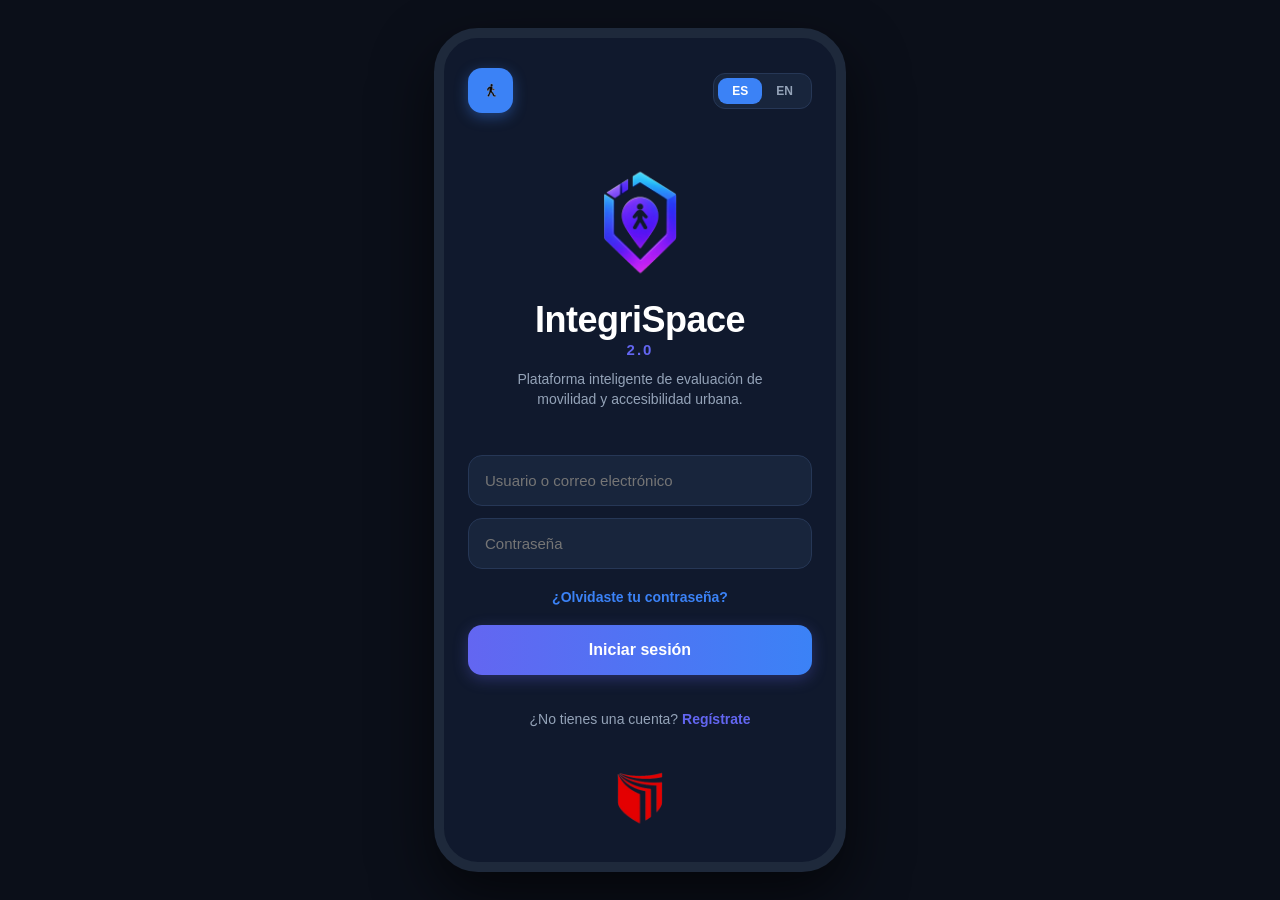
==== pages/index.html @ e40ba509 "Primer commit desde VS Code" ====
<!DOCTYPE html>
<html lang="es">
<head>
    <meta charset="UTF-8">
    <meta name="viewport" content="width=device-width, initial-scale=1.0">
    <title>IntegriSpace 2.0 - Login</title>
    <link rel="stylesheet" href="../css/style.css">
    <style>
        .login-layout {
            display: flex;
            flex-direction: column;
            justify-content: space-between;
            align-items: center;
            height: 100%;
            width: 100%;
        }

        /* Top Bar */
        .login-top-bar {
            display: flex;
            justify-content: space-between;
            width: 100%;
            align-items: center;
            position: relative;
            margin-bottom: 20px;
        }

        /* Botón de Accesibilidad */
        .btn-accessibility {
            background: #3b82f6; 
            border: none;
            width: 45px; 
            height: 45px;
            border-radius: 14px;
            cursor: pointer;
            display: flex;
            align-items: center;
            justify-content: center;
            box-shadow: 0 4px 14px rgba(59, 130, 246, 0.4);
            transition: transform 0.2s;
        }
        .btn-accessibility:hover {
            transform: scale(1.05);
        }
        .btn-accessibility img {
            width: 24px;
            height: 24px;
            filter: invert(1) brightness(2);
        }

        /* Menú Desplegable Opciones */
        .accessibility-menu {
            display: none;
            position: absolute;
            top: 55px;
            left: 0;
            background: #1e2d4a;
            border: 1px solid var(--borde-tarjeta);
            border-radius: 14px;
            padding: 6px;
            z-index: 999;
            box-shadow: 0 12px 30px rgba(0,0,0,0.5);
            width: 190px;
        }
        .accessibility-menu.show {
            display: block;
        }
        .acc-option {
            width: 100%;
            background: none;
            border: none;
            color: var(--texto-blanco);
            padding: 12px;
            text-align: left;
            font-size: 14px;
            font-weight: 600;
            cursor: pointer;
            border-radius: 10px;
            display: flex;
            align-items: center;
            gap: 10px;
        }
        .acc-option:hover {
            background: #293b5e;
        }

        /* Selector Idiomas */
        .lang-selector {
            display: flex;
            background: #18253c;
            padding: 4px;
            border-radius: 12px;
            border: 1px solid var(--borde-tarjeta);
        }
        .btn-lang {
            padding: 6px 14px;
            font-size: 12px;
            font-weight: bold;
            color: var(--texto-gris);
            cursor: pointer;
            border-radius: 9px;
            border: none;
            background: none;
        }
        .btn-lang.active {
            background: #3b82f6;
            color: white;
        }

        /* Branding Sólido y Proporcional */
        .brand-wrapper {
            text-align: center;
            margin: 10px 0;
        }
        .brand-logo {
            width: 120px; 
            height: auto;
            margin-bottom: 12px;
        }
        .brand-wrapper h1 {
            font-size: 36px;
            font-weight: 700;
            letter-spacing: -0.5px;
        }
        .brand-version {
            color: #6366f1;
            font-weight: bold;
            font-size: 15px;
            letter-spacing: 2px;
            display: block;
            margin-bottom: 12px;
        }
        .brand-tagline {
            color: var(--texto-gris);
            font-size: 14px;
            max-width: 300px;
            margin: 0 auto;
            line-height: 1.4;
        }

        /* Formulario sin espacios excesivos */
        .form-container {
            width: 100%;
            margin-top: 15px;
        }
        .login-input {
            width: 100%;
            background-color: var(--bg-tarjeta);
            border: 1px solid var(--borde-tarjeta);
            padding: 16px;
            border-radius: 14px;
            color: white;
            font-size: 15px;
            outline: none;
            margin-bottom: 12px;
        }
        .login-input:focus {
            border-color: #3b82f6;
        }
        .forgot-link {
            display: block;
            text-align: center;
            color: #3b82f6;
            font-size: 14px;
            text-decoration: none;
            margin: 8px 0 20px 0;
            font-weight: 600;
        }
        .btn-login {
            width: 100%;
            background: var(--gradiente-morado);
            border: none;
            padding: 16px;
            border-radius: 14px;
            color: white;
            font-size: 16px;
            font-weight: bold;
            cursor: pointer;
            box-shadow: 0 4px 15px rgba(99, 102, 241, 0.3);
        }

        .register-prompt {
            color: var(--texto-gris);
            font-size: 14px;
            margin-top: 15px;
        }
        .register-prompt a {
            color: #6366f1;
            text-decoration: none;
            font-weight: bold;
        }

        /* Escudo Footer */
        .footer-logo-ucv {
            width: 70px; 
            height: auto;
            margin-top: 15px;
            display: block;
        }

        /* Contenedor elegante de Alerta de Error */
        .msg-error {
            background: rgba(239, 68, 68, 0.15);
            color: #ef4444;
            border: 1px solid rgba(239, 68, 68, 0.25);
            font-size: 13px;
            padding: 12px;
            border-radius: 10px;
            margin-bottom: 12px;
            text-align: center;
            display: none; /* Controlado dinámicamente por JS */
        }
    </style>
</head>
<body>

    <div class="wrapper-movil">
        <div class="contenido-app">
            <div class="login-layout">
                
                <div class="login-top-bar">
                    <button class="btn-accessibility" id="accessibilityBtn">
                        <img src="../assets/icono_esfuerzo.png" alt="Accessibility">
                    </button>
                    
                    <div class="accessibility-menu" id="accessibilityMenu">
                        <button class="acc-option" id="optLargeText">🔍 <span data-en="Large Text" data-es="Texto Grande">Texto Grande</span></button>
                        <button class="acc-option" id="optContrast">🌓 <span data-en="High Contrast" data-es="Alto Contraste">Alto Contraste</span></button>
                    </div>

                    <div class="lang-selector">
                        <button class="btn-lang active" id="btnLangEs">ES</button>
                        <button class="btn-lang" id="btnLangEn">EN</button>
                    </div>
                </div>

                <div class="brand-wrapper">
                    <img src="../assets/logo_integrispace.png" alt="IntegriSpace" class="brand-logo">
                    <h1>IntegriSpace</h1>
                    <span class="brand-version">2.0</span>
                    <p class="brand-tagline" id="txtTagline" data-en="Smart mobility, urban accessibility and route evaluation." data-es="Plataforma inteligente de evaluación de movilidad y accesibilidad urbana.">Plataforma inteligente de evaluación de movilidad y accesibilidad urbana.</p>
                </div>

                <div class="form-container">
                    <form id="loginForm">
                        <div id="loginErrorMsg" class="msg-error">Usuario o contraseña incorrectos.</div>
                        
                        <input type="text" id="username" class="login-input" placeholder="Usuario o correo electrónico" data-placeholder-en="Username or email" data-placeholder-es="Usuario o correo electrónico" required>
                        <input type="password" id="password" class="login-input" placeholder="Contraseña" data-placeholder-en="Password" data-placeholder-es="Contraseña" required>
                        
                        <a href="recuperar.html" class="forgot-link" id="txtForgot" data-en="Forgot your password?" data-es="¿Olvidaste tu contraseña?">¿Olvidaste tu contraseña?</a>
                        
                        <button type="submit" class="btn-login" id="txtSignIn" data-en="Sign in" data-es="Iniciar sesión">Iniciar sesión</button>
                    </form>
                </div>

                <p class="register-prompt">
                    <span id="txtRegisterPrompt" data-en="Don't have an account?" data-es="¿No tienes una cuenta?">¿No tienes una cuenta?</span> 
                    <a href="registro.html" id="txtRegisterLink" data-en="Register" data-es="Regístrate">Regístrate</a>
                </p>

                <img src="../assets/logo_ucv.png" alt="UCV" class="footer-logo-ucv">

            </div>
        </div>
    </div>

    <script src="../js/script.js"></script>
</body>
</html>
---- css/style.css ----
/* ==========================================================================
   VARIABLES DE DISEÑO - INTEGRISPACE 2.0 (Calibración de Color Exacta)
   ========================================================================== */
:root {
    --bg-principal: #10192d;     /* Azul noche exacto a tus maquetas */
    --bg-tarjeta: #18253c;       /* Fondo de inputs y tarjetas contenedor */
    --borde-tarjeta: #263756;    /* Bordes sutiles visibles */
    --texto-blanco: #ffffff;
    --texto-gris: #94a3b8;       /* Gris claro para legibilidad */
    --accent-blue: #3b82f6;      
    --gradiente-morado: linear-gradient(90deg, #6366f1, #3b82f6);
}

/* ==========================================================================
   RESETEO Y CONFIGURACIÓN BASE
   ========================================================================== */
* {
    margin: 0;
    padding: 0;
    box-sizing: border-box;
    font-family: 'Segoe UI', -apple-system, BlinkMacSystemFont, Roboto, sans-serif;
}

body {
    background-color: #0b0f19; 
    color: var(--texto-blanco);
    display: flex;
    justify-content: center;
    align-items: center;
    min-height: 100vh;
    transition: background-color 0.2s ease;
}

/* ==========================================================================
   CONTENEDOR SMARTPHONE (WRAPPER EQUILIBRADO)
   ========================================================================== */
.wrapper-movil {
    width: 100%;
    max-width: 412px;
    height: 844px;
    background-color: var(--bg-principal);
    border: 10px solid #1e293b;
    border-radius: 44px;
    position: relative;
    display: flex;
    flex-direction: column;
    overflow: hidden;
    box-shadow: 0 25px 60px rgba(0, 0, 0, 0.6);
}

.contenido-app {
    flex: 1;
    overflow-y: auto;
    padding: 30px 24px; /* Espaciado interno balanceado */
    display: flex;
    flex-direction: column;
}

.contenido-app::-webkit-scrollbar {
    width: 0px;
}

/* ==========================================================================
   COMPONENTES COMUNES (MENÚ INFERIOR)
   ========================================================================== */
.menu-inferior {
    position: absolute;
    bottom: 0;
    left: 0;
    width: 100%;
    height: 75px;
    background-color: #0d1321;
    border-top: 1px solid var(--borde-tarjeta);
    display: flex;
    justify-content: space-around;
    align-items: center;
    z-index: 100;
}

.menu-item {
    display: flex;
    flex-direction: column;
    align-items: center;
    text-decoration: none;
    color: var(--texto-gris);
    font-size: 11px;
    transition: color 0.2s ease;
}

.menu-item.activo {
    color: #6c5ce7;
}

/* ==========================================================================
   MODOS DE ACCESIBILIDAD DINÁMICOS CORREGIDOS
   ========================================================================== */

/* Escala uniforme de fuentes para elementos clave al activar Texto Grande */
body.large-text .brand-wrapper h1 { font-size: 42px; }
body.large-text .brand-tagline { font-size: 16px; max-width: 320px; }
body.large-text .login-input { font-size: 17px; padding: 18px; }
body.large-text .btn-login { font-size: 18px; padding: 18px; }
body.large-text .forgot-link, body.large-text .register-prompt { font-size: 16px; }
body.large-text .acc-option { font-size: 16px; }

/* Inversión total para el modo Alto Contraste */
body.high-contrast {
    --bg-principal: #000000;
    --bg-tarjeta: #0c0c0c;
    --borde-tarjeta: #ffffff;
    --texto-gris: #ffffff;
    --gradiente-morado: #5145cd;
}

body.high-contrast .login-input {
    border: 2px solid #ffffff;
}

body.high-contrast .btn-accessibility {
    background: #ffffff;
}

body.high-contrast .btn-accessibility img {
    filter: invert(0) brightness(0);
}
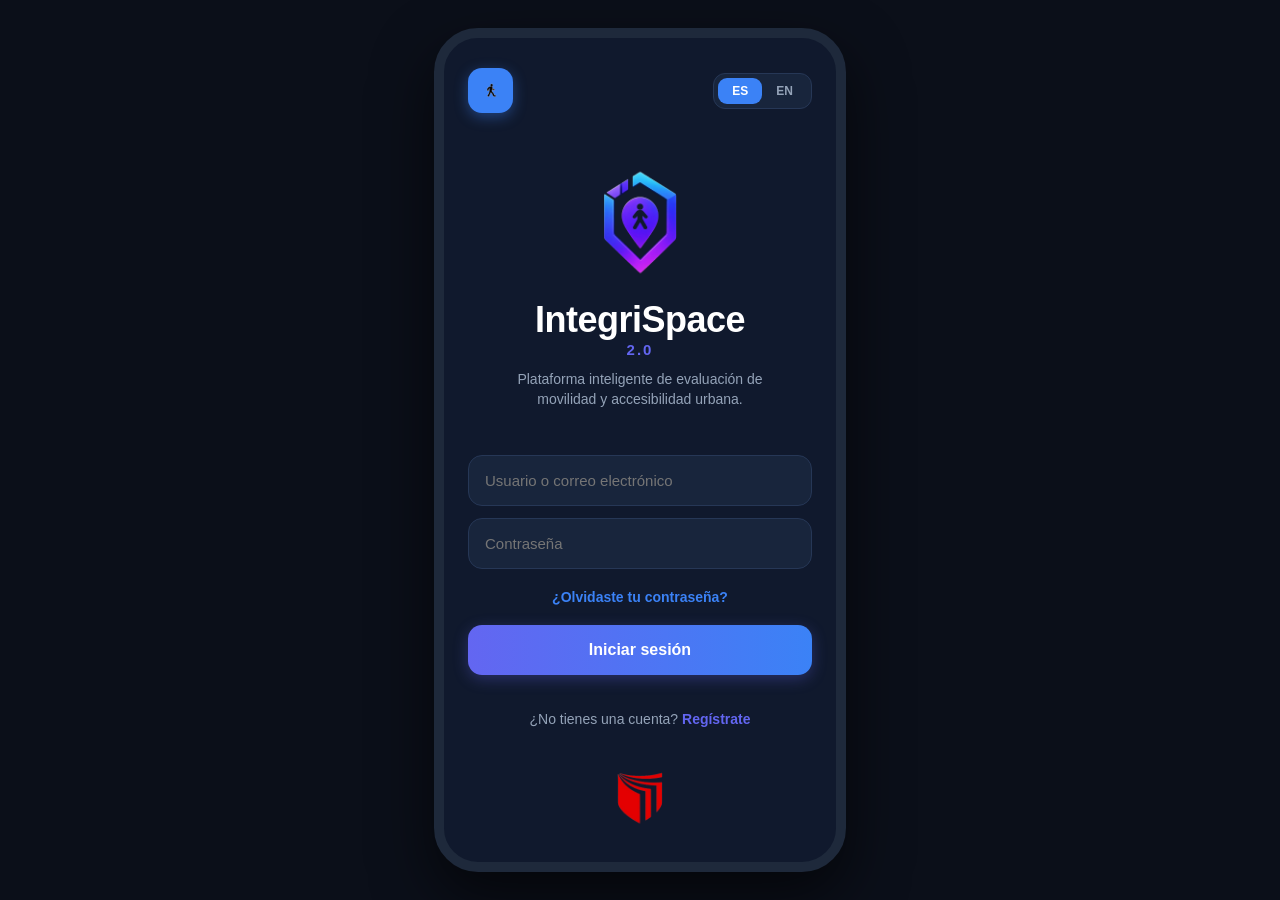
==== commit 822354d1: "Nuevos cambios aplicados" ====
--- a/pages/index.html
+++ b/pages/index.html
@@ -208,7 +208,7 @@
             border-radius: 10px;
             margin-bottom: 12px;
             text-align: center;
-            display: none; /* Controlado dinámicamente por JS */
+            display: none; 
         }
     </style>
 </head>
@@ -266,5 +266,34 @@
     </div>
 
     <script src="../js/script.js"></script>
+
+    <script>
+        document.addEventListener('DOMContentLoaded', () => {
+            const btnEs = document.getElementById('btnLangEs');
+            const btnEn = document.getElementById('btnLangEn');
+
+            function vincularMemoriaIdioma(lang) {
+                localStorage.setItem('idioma', lang);
+                localStorage.setItem('language', lang);
+                localStorage.setItem('lang', lang);
+            }
+
+            if (btnEs) {
+                btnEs.addEventListener('click', () => vincularMemoriaIdioma('es'));
+            }
+            if (btnEn) {
+                btnEn.addEventListener('click', () => vincularMemoriaIdioma('en'));
+            }
+
+            // También nos aseguramos de guardar el usuario activo si se envía el formulario
+            const form = document.getElementById('loginForm');
+            if (form) {
+                form.addEventListener('submit', () => {
+                    const user = document.getElementById('username').value;
+                    if (user) localStorage.setItem('usuarioActivo', user);
+                });
+            }
+        });
+    </script>
 </body>
 </html>
--- a/css/style.css
+++ b/css/style.css
@@ -92,34 +92,76 @@
 }
 
 /* ==========================================================================
-   MODOS DE ACCESIBILIDAD DINÁMICOS CORREGIDOS
+   MODOS DE ACCESIBILIDAD DINÁMICOS CORREGIDOS (FUERZA GLOBAL)
    ========================================================================== */
 
 /* Escala uniforme de fuentes para elementos clave al activar Texto Grande */
-body.large-text .brand-wrapper h1 { font-size: 42px; }
-body.large-text .brand-tagline { font-size: 16px; max-width: 320px; }
-body.large-text .login-input { font-size: 17px; padding: 18px; }
-body.large-text .btn-login { font-size: 18px; padding: 18px; }
-body.large-text .forgot-link, body.large-text .register-prompt { font-size: 16px; }
-body.large-text .acc-option { font-size: 16px; }
+body.large-text .brand-wrapper h1 { font-size: 42px !important; }
+body.large-text .brand-tagline { font-size: 16px !important; max-width: 320px !important; }
+body.large-text .login-input { font-size: 18px !important; padding: 18px !important; }
+body.large-text .btn-login { font-size: 20px !important; padding: 18px !important; }
+body.large-text .forgot-link, body.large-text .register-prompt { font-size: 17px !important; }
+body.large-text .acc-option { font-size: 17px !important; }
+/* Aplica el texto grande a cualquier etiqueta h1, p o input de las otras páginas */
+body.large-text h1, body.large-text p, body.large-text input, body.large-text label, body.large-text span, body.large-text a { 
+    font-size: 18px !important; 
+}
 
 /* Inversión total para el modo Alto Contraste */
 body.high-contrast {
-    --bg-principal: #000000;
-    --bg-tarjeta: #0c0c0c;
-    --borde-tarjeta: #ffffff;
-    --texto-gris: #ffffff;
-    --gradiente-morado: #5145cd;
+    --bg-principal: #000000 !important;
+    --bg-tarjeta: #0c0c0c !important;
+    --borde-tarjeta: #ffffff !important;
+    --texto-gris: #ffffff !important;
+    --texto-blanco: #ffffff !important;
+    --gradiente-morado: #5145cd !important;
 }
 
+/* Forzar cambios de color sobre estilos en línea de formularios secundarios */
+body.high-contrast .wrapper-movil { background-color: #000000 !important; border-color: #ffffff !important; }
+body.high-contrast .contenido-app { background: #000000 !important; }
+body.high-contrast h1, body.high-contrast p, body.high-contrast span { color: #ffffff !important; }
 body.high-contrast .login-input {
-    border: 2px solid #ffffff;
+    background-color: #000000 !important;
+    background: #000000 !important;
+    border: 2px solid #ffffff !important;
+    color: #ffffff !important;
+}
+body.high-contrast .btn-login {
+    background: #ffffff !important;
+    color: #000000 !important;
+    border: 2px solid #000000 !important;
+}
+body.high-contrast .btn-accessibility {
+    background: #ffffff !important;
+}
+body.high-contrast .btn-accessibility img {
+    filter: invert(0) brightness(0) !important;
 }
 
-body.high-contrast .btn-accessibility {
-    background: #ffffff;
+
+
+
+/* ==========================================================================
+   AJUSTE DE PRECISIÓN PARA PANTALLAS CON MAPA (EVITA DESBORDES)
+   ========================================================================== */
+
+/* 1. Forzamos al teléfono a cortar absolutamente todo lo que toque sus esquinas redondeadas */
+.wrapper-movil {
+    overflow: hidden !important;
 }
 
-body.high-contrast .btn-accessibility img {
-    filter: invert(0) brightness(0);
+/* 2. Clase especial para remover el padding e impedir que el mapa se descuadre */
+.contenido-mapa-full {
+    padding: 0 !important;
+    overflow: hidden !important;
+}
+
+/* 3. Aseguramos que la barra de navegación se quede pegada al fondo real del teléfono */
+.menu-inferior, .custom-bottom-nav {
+    position: absolute !important;
+    bottom: 0 !important;
+    left: 0 !important;
+    width: 100% !important;
+    z-index: 9999 !important; /* Pasa por encima del mapa de Leaflet */
 }
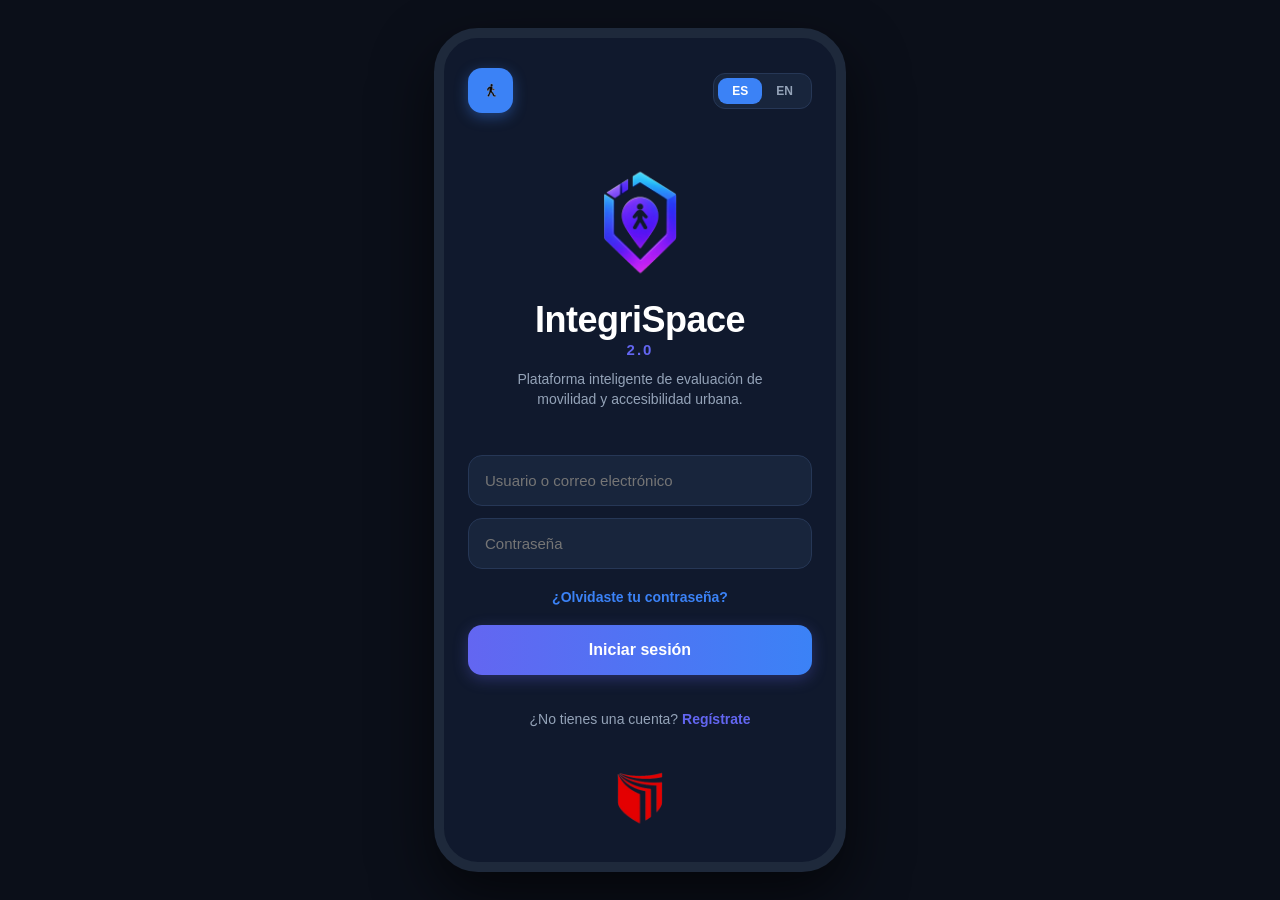
==== commit 7fd2f9d4: "Nuevos cambios aplicados" ====
--- a/pages/index.html
+++ b/pages/index.html
@@ -4,6 +4,13 @@
     <meta charset="UTF-8">
     <meta name="viewport" content="width=device-width, initial-scale=1.0">
     <title>IntegriSpace 2.0 - Login</title>
+    
+    <meta name="apple-mobile-web-app-capable" content="yes">
+<meta name="apple-touch-fullscreen" content="yes">
+<meta name="apple-mobile-web-app-status-bar-style" content="black-translucent">
+<meta name="apple-mobile-web-app-title" content="IntegriSpace">
+<link rel="apple-touch-icon" href="../assets/logo_integrispace.png">
+
     <link rel="stylesheet" href="../css/style.css">
     <style>
         .login-layout {
@@ -210,6 +217,29 @@
             text-align: center;
             display: none; 
         }
+
+        /* ESTILOS DEL BOTÓN DESCARGAR PWA */
+        .btn-pwa-descargar {
+            display: none; 
+            background: #4f46e5; 
+            color: white; 
+            border: none; 
+            padding: 14px 20px; 
+            border-radius: 12px; 
+            font-weight: bold; 
+            font-size: 14px; 
+            cursor: pointer; 
+            width: 100%; 
+            margin: 15px 0 15px 0; 
+            box-shadow: 0 4px 12px rgba(79, 70, 229, 0.4);
+            align-items: center;
+            justify-content: center;
+            gap: 8px;
+            transition: background 0.3s;
+        }
+        .btn-pwa-descargar:hover {
+            background: #4338ca;
+        }
     </style>
 </head>
 <body>
@@ -242,6 +272,10 @@
                 </div>
 
                 <div class="form-container">
+                    <button id="btnInstalar" class="btn-pwa-descargar">
+                        📲 Descargar App Móvil
+                    </button>
+
                     <form id="loginForm">
                         <div id="loginErrorMsg" class="msg-error">Usuario o contraseña incorrectos.</div>
                         
@@ -265,6 +299,15 @@
         </div>
     </div>
 
+    <div id="guiaIphone" style="display: none; position: fixed; bottom: 0; left: 0; right: 0; background: #18253c; color: white; padding: 22px 20px; border-top-left-radius: 20px; border-top-right-radius: 20px; box-shadow: 0 -5px 25px rgba(0,0,0,0.6); z-index: 99999; text-align: center; font-family: sans-serif; border: 1px solid var(--borde-tarjeta);">
+        <p style="margin: 0 0 14px 0; font-size: 16px; font-weight: bold; color: white;">Instalar en tu iPhone 📱</p>
+        <ol style="text-align: left; margin: 0 auto 18px auto; max-width: 280px; padding-left: 20px; line-height: 1.6; font-size: 14px; color: #94a3b8;">
+            <li>Presiona el botón **Compartir** <span style="font-size: 18px; color: #3b82f6;">⎋</span> (abajo en Safari).</li>
+            <li>Busca y pulsa **"Añadir a la pantalla de inicio"** <span style="font-size: 18px; color: #3b82f6;">➕</span>.</li>
+        </ol>
+        <button onclick="document.getElementById('guiaIphone').style.display='none'" style="background: #3b82f6; color: white; border: none; padding: 10px 24px; border-radius: 10px; cursor: pointer; font-weight: bold; width: 100%; max-width: 180px;">Entendido</button>
+    </div>
+
     <script src="../js/script.js"></script>
 
     <script>
@@ -285,7 +328,6 @@
                 btnEn.addEventListener('click', () => vincularMemoriaIdioma('en'));
             }
 
-            // También nos aseguramos de guardar el usuario activo si se envía el formulario
             const form = document.getElementById('loginForm');
             if (form) {
                 form.addEventListener('submit', () => {
@@ -293,6 +335,56 @@
                     if (user) localStorage.setItem('usuarioActivo', user);
                 });
             }
+
+            // ==========================================================
+            // LOGICA DE LA PWA (Buscando sw.js en la raíz '../')
+            // ==========================================================
+            if ('serviceWorker' in navigator) {
+                navigator.serviceWorker.register('../sw.js')
+                    .then(() => console.log('¡Service Worker activo!'))
+                    .catch(err => console.log('Error de PWA:', err));
+            }
+
+            let eventoInstalacion;
+            const btnInstalar = document.getElementById('btnInstalar');
+            const guiaIphone = document.getElementById('guiaIphone');
+
+            const esIphone = /iPad|iPhone|iPod/.test(navigator.userAgent) && !window.MSStream;
+            const esAppInstalada = window.matchMedia('(display-mode: standalone)').matches;
+
+            // Si es iPhone o una simulación/vista móvil y no está instalada, mostramos el botón
+            if ((esIphone || window.innerWidth < 768) && !esAppInstalada) {
+                if (btnInstalar) btnInstalar.style.display = 'flex';
+            }
+
+            // Capturar trigger de instalación en Android / Chrome
+            window.addEventListener('beforeinstallprompt', (e) => {
+                e.preventDefault();
+                eventoInstalacion = e;
+                if (!esAppInstalada && btnInstalar) {
+                    btnInstalar.style.display = 'flex';
+                }
+            });
+
+            if (btnInstalar) {
+                btnInstalar.addEventListener('click', async () => {
+                    if (esIphone) {
+                        if (guiaIphone) guiaIphone.style.display = 'block';
+                    } else if (eventoInstalacion) {
+                        eventoInstalacion.prompt();
+                        const { outcome } = await eventoInstalacion.userChoice;
+                        if (outcome === 'accepted') {
+                            btnInstalar.style.display = 'none';
+                        }
+                    } else {
+                        alert("Para instalarlo nativamente en PC, usa el icono de instalación (pantallita con flecha) que aparece a la derecha en la barra de direcciones de Chrome / Edge.");
+                    }
+                });
+            }
+
+            window.addEventListener('appinstalled', () => {
+                if (btnInstalar) btnInstalar.style.display = 'none';
+            });
         });
     </script>
 </body>
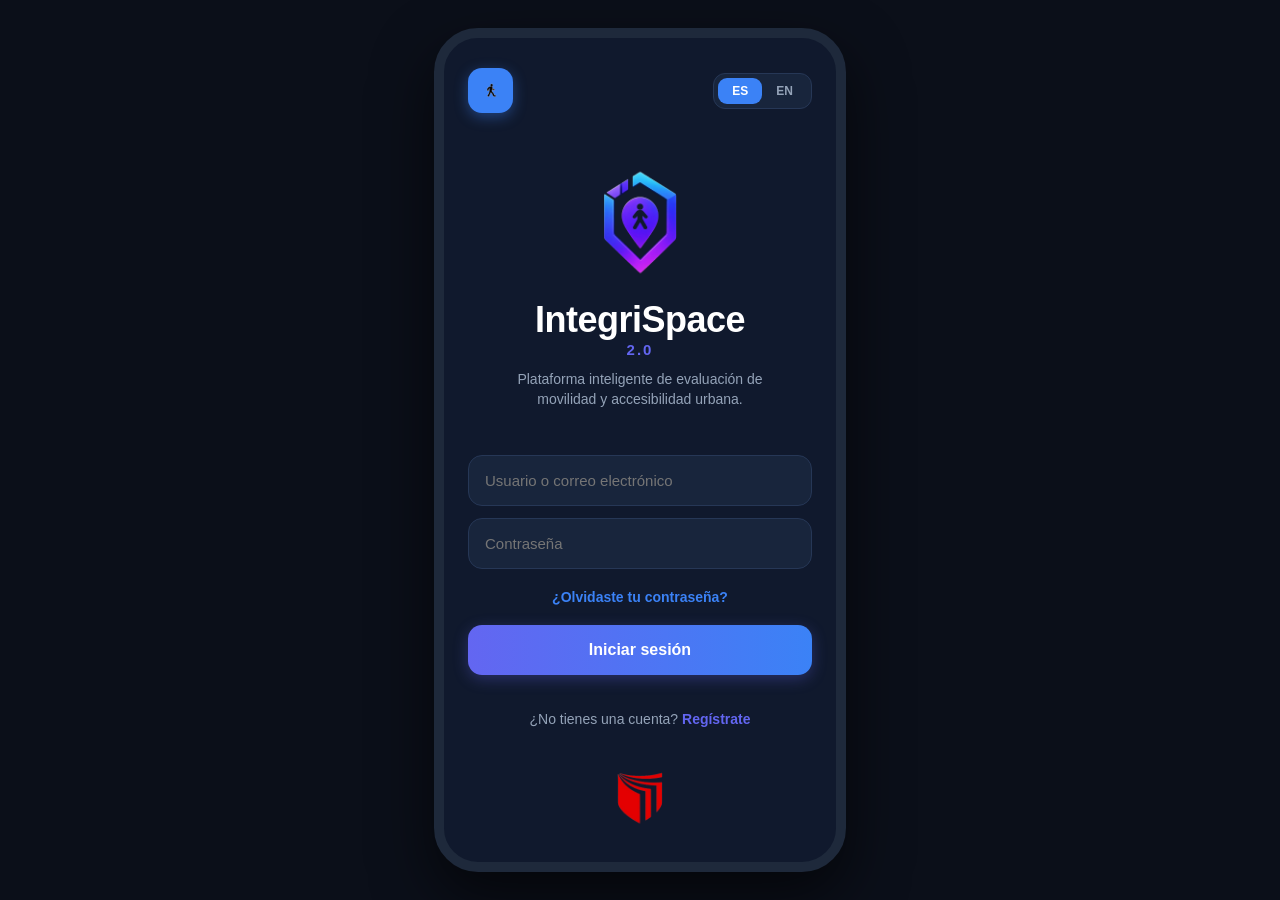
==== commit 9a4ec7ea: "Nuevos cambios aplicados" ====
--- a/pages/index.html
+++ b/pages/index.html
@@ -11,6 +11,10 @@
 <meta name="apple-mobile-web-app-title" content="IntegriSpace">
 <link rel="apple-touch-icon" href="../assets/logo_integrispace.png">
 
+<link rel="manifest" href="../manifest.json">
+
+
+<link rel="manifest" href="/IntegriSpace-2.0/manifest.json">
     <link rel="stylesheet" href="../css/style.css">
     <style>
         .login-layout {
@@ -340,10 +344,10 @@
             // LOGICA DE LA PWA (Buscando sw.js en la raíz '../')
             // ==========================================================
             if ('serviceWorker' in navigator) {
-                navigator.serviceWorker.register('../sw.js')
-                    .then(() => console.log('¡Service Worker activo!'))
-                    .catch(err => console.log('Error de PWA:', err));
-            }
+    navigator.serviceWorker.register('/IntegriSpace-2.0/sw.js')
+        .then(() => console.log('¡Service Worker activo en producción!'))
+        .catch(err => console.log('Error de PWA:', err));
+}
 
             let eventoInstalacion;
             const btnInstalar = document.getElementById('btnInstalar');
